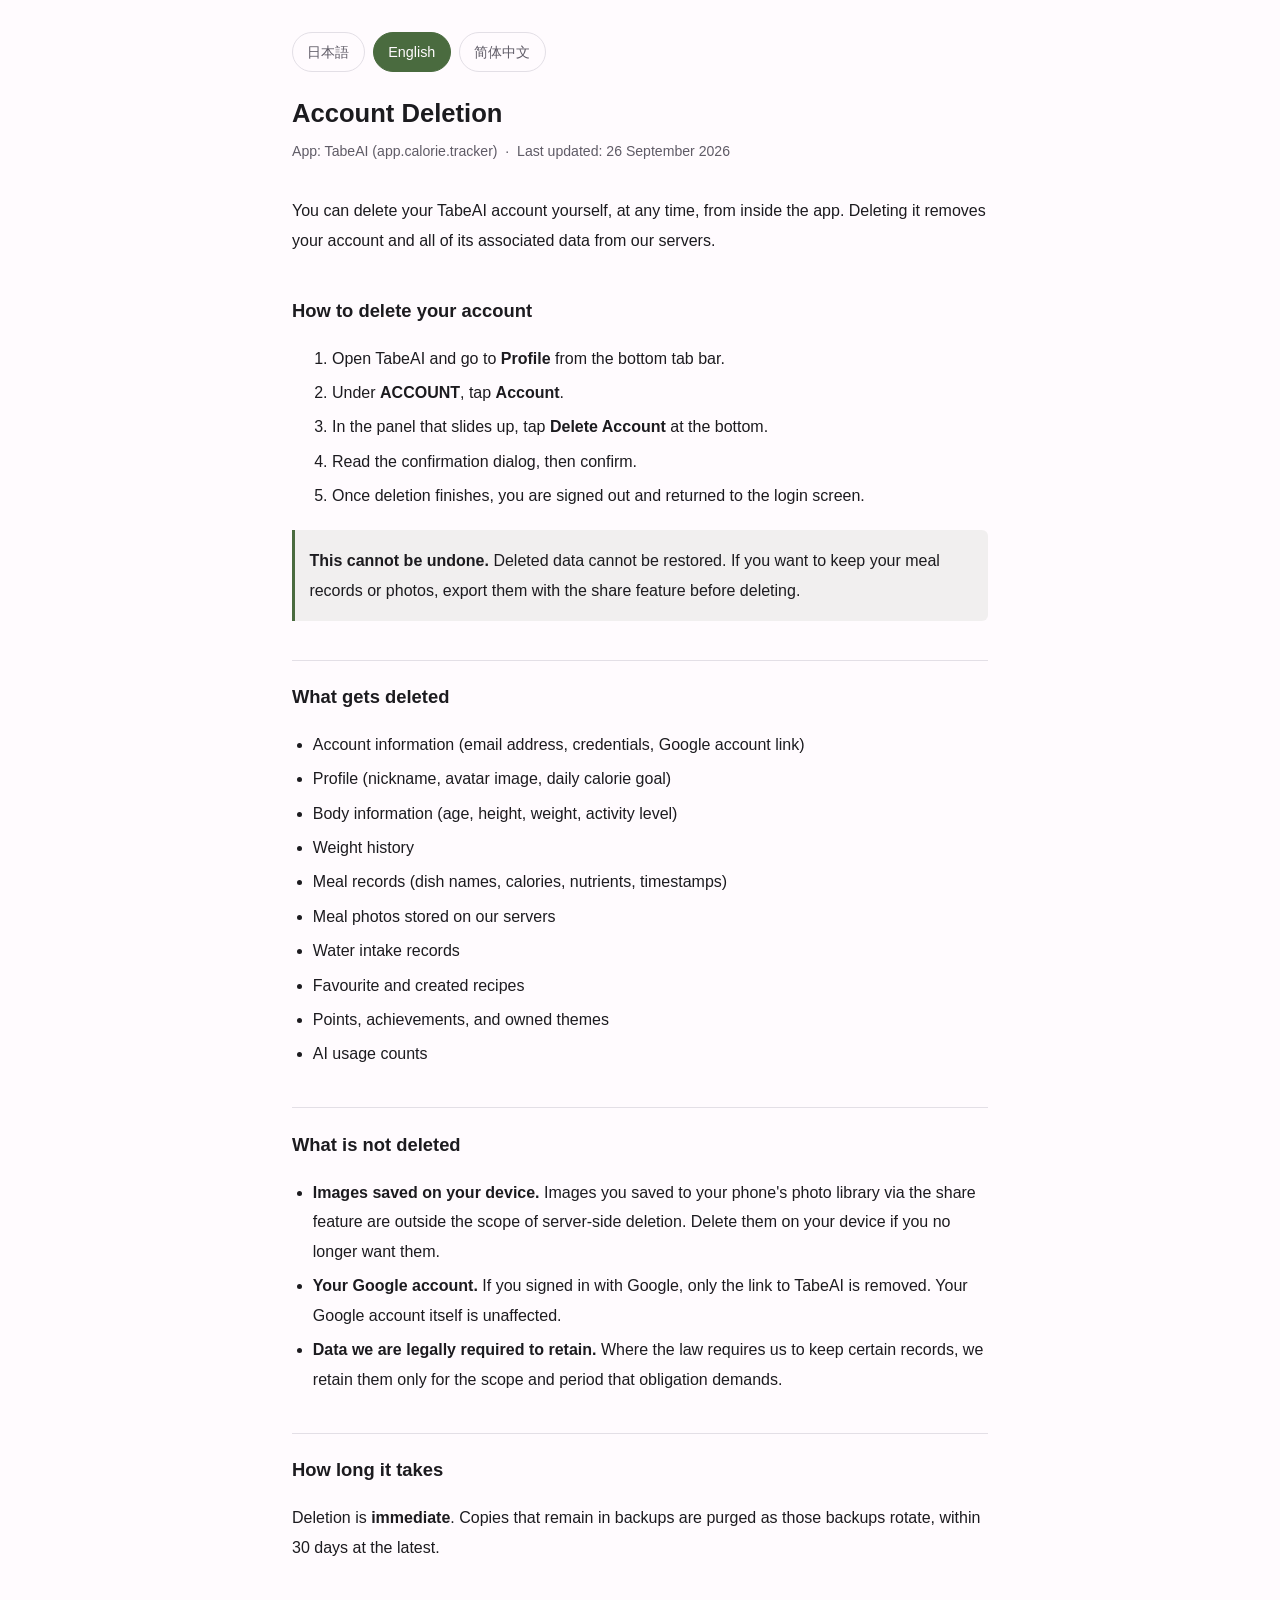
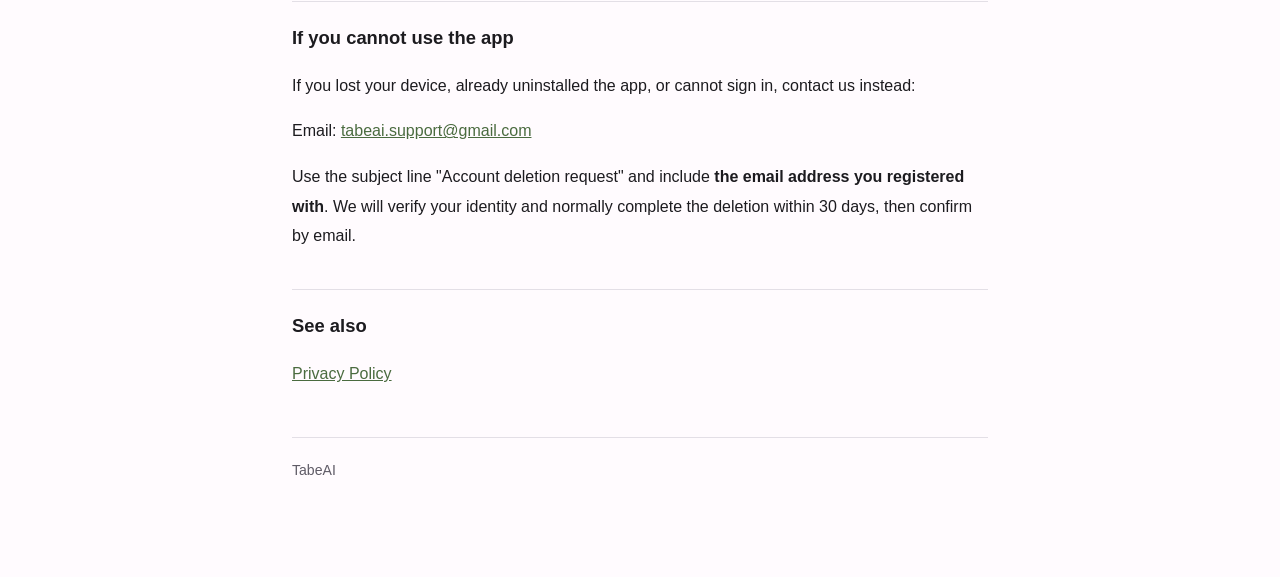
==== delete-account.html @ 8de705ff "TabeAI legal pages" ====
<!DOCTYPE html>
<html lang="ja">
<head>
<meta charset="utf-8">
<meta name="viewport" content="width=device-width, initial-scale=1">
<title>アカウント削除について | TabeAI</title>
<meta name="description" content="TabeAI アカウントの削除方法と、削除されるデータの範囲。">
<link rel="stylesheet" href="style.css">
</head>
<body>

<div class="langbar" role="tablist" aria-label="Language">
  <button role="tab" data-lang="ja" aria-selected="true">日本語</button>
  <button role="tab" data-lang="en" aria-selected="false">English</button>
  <button role="tab" data-lang="zh" aria-selected="false">简体中文</button>
</div>

<!-- 日本語 -->
<section class="lang active" id="ja" lang="ja">
<h1>アカウント削除について</h1>
<p class="updated">対象アプリ：TabeAI（app.calorie.tracker）／ 最終更新日：2026年9月26日</p>

<p>TabeAI のアカウントは、アプリ内でいつでもご自身で削除できます。削除すると、アカウントと、それに紐づくすべてのデータがサーバーから消えます。</p>

<h2>削除の手順</h2>
<ol>
<li>TabeAI を開き、画面下部のタブから<strong>「マイページ」</strong>を開きます。</li>
<li>「アカウント」の項目にある<strong>「アカウント設定」</strong>を選びます。</li>
<li>下から出てくるパネルの一番下にある<strong>「アカウントを削除」</strong>を選びます。</li>
<li>確認のダイアログが出ます。内容を読んだうえで、削除を実行してください。</li>
<li>削除が完了すると、自動的にログアウトし、ログイン画面に戻ります。</li>
</ol>

<div class="note">
<p><strong>この操作は取り消せません。</strong>削除したデータを復元することはできません。食事の記録や写真を残しておきたい場合は、削除する前に共有機能で書き出しておいてください。</p>
</div>

<h2>削除されるデータ</h2>
<p>アカウントを削除すると、次のデータがすべて削除されます。</p>
<ul>
<li>アカウント情報（メールアドレス、認証情報、Google アカウントとの連携）</li>
<li>プロフィール（ニックネーム、アバター画像、1日の目標カロリー）</li>
<li>身体に関する情報（年齢、身長、体重、活動レベル）</li>
<li>体重の記録履歴</li>
<li>食事の記録（料理名、カロリー、栄養素、記録日時）</li>
<li>サーバーに保存された食事の写真</li>
<li>水分摂取の記録</li>
<li>お気に入りのレシピ、および作成したレシピ</li>
<li>獲得したポイント・実績・テーマの所有情報</li>
<li>AI 解析の利用回数の記録</li>
</ul>

<h2>削除されないもの</h2>
<ul>
<li><strong>端末内に保存した画像。</strong>共有機能でご自身の端末の写真アプリに保存した画像は、サーバー側の削除の対象外です。不要な場合は端末側で削除してください。</li>
<li><strong>Google アカウントそのもの。</strong>Google でログインしていた場合、削除されるのは TabeAI との連携であり、お客様の Google アカウントには影響しません。</li>
<li><strong>法令上の保存義務があるデータ。</strong>法令により保存が義務づけられている記録がある場合、その義務の範囲・期間に限って保持することがあります。</li>
</ul>

<h2>削除されるまでの時間</h2>
<p>削除は<strong>即時</strong>に実行されます。バックアップに残る複製は、バックアップの世代交代にともない、遅くとも30日以内に消去されます。</p>

<h2>アプリを使わずに削除したい場合</h2>
<p>端末を紛失した、アプリをすでにアンインストールした、ログインできないなどの理由でアプリ内から操作できない場合は、下記までご連絡ください。</p>
<p>メールアドレス：<a href="mailto:tabeai.support@gmail.com">tabeai.support@gmail.com</a></p>
<p>件名を「アカウント削除希望」とし、<strong>登録に使用したメールアドレス</strong>を本文にご記入ください。ご本人であることを確認のうえ、原則として30日以内に削除し、完了をご連絡します。</p>

<h2>関連</h2>
<p><a href="privacy-policy.html">プライバシーポリシー</a></p>
</section>

<!-- English -->
<section class="lang" id="en" lang="en">
<h1>Account Deletion</h1>
<p class="updated">App: TabeAI (app.calorie.tracker) &nbsp;·&nbsp; Last updated: 26 September 2026</p>

<p>You can delete your TabeAI account yourself, at any time, from inside the app. Deleting it removes your account and all of its associated data from our servers.</p>

<h2>How to delete your account</h2>
<ol>
<li>Open TabeAI and go to <strong>Profile</strong> from the bottom tab bar.</li>
<li>Under <strong>ACCOUNT</strong>, tap <strong>Account</strong>.</li>
<li>In the panel that slides up, tap <strong>Delete Account</strong> at the bottom.</li>
<li>Read the confirmation dialog, then confirm.</li>
<li>Once deletion finishes, you are signed out and returned to the login screen.</li>
</ol>

<div class="note">
<p><strong>This cannot be undone.</strong> Deleted data cannot be restored. If you want to keep your meal records or photos, export them with the share feature before deleting.</p>
</div>

<h2>What gets deleted</h2>
<ul>
<li>Account information (email address, credentials, Google account link)</li>
<li>Profile (nickname, avatar image, daily calorie goal)</li>
<li>Body information (age, height, weight, activity level)</li>
<li>Weight history</li>
<li>Meal records (dish names, calories, nutrients, timestamps)</li>
<li>Meal photos stored on our servers</li>
<li>Water intake records</li>
<li>Favourite and created recipes</li>
<li>Points, achievements, and owned themes</li>
<li>AI usage counts</li>
</ul>

<h2>What is not deleted</h2>
<ul>
<li><strong>Images saved on your device.</strong> Images you saved to your phone's photo library via the share feature are outside the scope of server-side deletion. Delete them on your device if you no longer want them.</li>
<li><strong>Your Google account.</strong> If you signed in with Google, only the link to TabeAI is removed. Your Google account itself is unaffected.</li>
<li><strong>Data we are legally required to retain.</strong> Where the law requires us to keep certain records, we retain them only for the scope and period that obligation demands.</li>
</ul>

<h2>How long it takes</h2>
<p>Deletion is <strong>immediate</strong>. Copies that remain in backups are purged as those backups rotate, within 30 days at the latest.</p>

<h2>If you cannot use the app</h2>
<p>If you lost your device, already uninstalled the app, or cannot sign in, contact us instead:</p>
<p>Email: <a href="mailto:tabeai.support@gmail.com">tabeai.support@gmail.com</a></p>
<p>Use the subject line "Account deletion request" and include <strong>the email address you registered with</strong>. We will verify your identity and normally complete the deletion within 30 days, then confirm by email.</p>

<h2>See also</h2>
<p><a href="privacy-policy.html">Privacy Policy</a></p>
</section>

<!-- 简体中文 -->
<section class="lang" id="zh" lang="zh-Hans">
<h1>账号删除说明</h1>
<p class="updated">适用应用：TabeAI（app.calorie.tracker）&nbsp;·&nbsp; 最后更新：2026年9月26日</p>

<p>您可以随时在 TabeAI 应用内自行删除账号。删除后，您的账号及其关联的所有数据都会从我们的服务器中移除。</p>

<h2>删除步骤</h2>
<ol>
<li>打开 TabeAI，从底部标签栏进入<strong>"我的"</strong>。</li>
<li>在<strong>"账户"</strong>分组中选择<strong>"账号设置"</strong>。</li>
<li>在从下方弹出的面板底部，选择<strong>"删除账号"</strong>。</li>
<li>阅读确认对话框的内容后，确认执行。</li>
<li>删除完成后会自动退出登录，返回登录界面。</li>
</ol>

<div class="note">
<p><strong>此操作不可撤销。</strong>已删除的数据无法恢复。如果您希望保留饮食记录或照片，请在删除前通过分享功能导出。</p>
</div>

<h2>会被删除的数据</h2>
<ul>
<li>账号信息（邮箱地址、认证凭据、与 Google 账号的关联）</li>
<li>个人资料（昵称、头像、每日卡路里目标）</li>
<li>身体信息（年龄、身高、体重、活动量等级）</li>
<li>体重记录历史</li>
<li>饮食记录（菜品名称、卡路里、营养素、记录时间）</li>
<li>保存在服务器上的饮食照片</li>
<li>饮水记录</li>
<li>收藏的食谱及您创建的食谱</li>
<li>已获得的积分、成就和主题持有信息</li>
<li>AI 分析的使用次数记录</li>
</ul>

<h2>不会被删除的内容</h2>
<ul>
<li><strong>保存在您设备上的图片。</strong>通过分享功能保存到手机相册的图片不在服务器端删除范围内。如不需要，请在设备上自行删除。</li>
<li><strong>您的 Google 账号本身。</strong>如果您使用 Google 登录，删除的只是与 TabeAI 的关联，不会影响您的 Google 账号。</li>
<li><strong>法律要求保存的数据。</strong>如法律要求保留某些记录，我们仅在该义务所要求的范围和期限内保留。</li>
</ul>

<h2>删除所需时间</h2>
<p>删除<strong>立即</strong>执行。备份中残留的副本会随备份轮替而清除，最迟不超过 30 天。</p>

<h2>无法使用应用时</h2>
<p>如因设备丢失、已卸载应用或无法登录等原因无法在应用内操作，请通过以下方式联系我们：</p>
<p>电子邮箱：<a href="mailto:tabeai.support@gmail.com">tabeai.support@gmail.com</a></p>
<p>请将邮件主题写为"申请删除账号"，并在正文中注明<strong>注册时使用的邮箱地址</strong>。我们将在核实您的身份后，原则上于 30 天内完成删除，并邮件告知结果。</p>

<h2>相关页面</h2>
<p><a href="privacy-policy.html">隐私政策</a></p>
</section>

<p class="foot">TabeAI</p>

<script>
// JS が動く環境でだけ言語を絞る。動かなければ全言語がそのまま出る。
document.body.classList.add('js');
var buttons = document.querySelectorAll('.langbar button');
var sections = document.querySelectorAll('.lang');
function pick(code) {
  sections.forEach(function (s) { s.classList.toggle('active', s.id === code); });
  buttons.forEach(function (b) { b.setAttribute('aria-selected', String(b.dataset.lang === code)); });
  document.documentElement.lang = code === 'zh' ? 'zh-Hans' : code;
  try { localStorage.setItem('tabeai-legal-lang', code); } catch (e) {}
}
buttons.forEach(function (b) {
  b.addEventListener('click', function () { pick(b.dataset.lang); });
});
// 前回の選択 → 端末の言語 → 日本語、の順に決める。
var saved = null;
try { saved = localStorage.getItem('tabeai-legal-lang'); } catch (e) {}
var nav = (navigator.language || 'ja').toLowerCase();
var guess = nav.indexOf('zh') === 0 ? 'zh' : nav.indexOf('en') === 0 ? 'en' : 'ja';
pick(saved || guess);
</script>
</body>
</html>
---- style.css ----
/* 三言語の法務ページで共有するスタイル。素朴に保つ ——
   Play の審査でも、古い端末のブラウザでも確実に読めることが最優先。 */
:root {
  --fg: #1c1b1f;
  --fg-muted: #5f5b66;
  --bg: #fffbfe;
  --accent: #4a6b3f;
  --line: #e3dfe6;
}
@media (prefers-color-scheme: dark) {
  :root { --fg:#e6e1e5; --fg-muted:#c9c4cf; --bg:#141218; --accent:#a3c98f; --line:#332f38; }
}
* { box-sizing: border-box; }
body {
  margin: 0 auto; padding: 2rem 1.25rem 5rem; max-width: 46rem;
  font-family: -apple-system, "Hiragino Sans", "Noto Sans JP", "Noto Sans SC", sans-serif;
  line-height: 1.85; color: var(--fg); background: var(--bg);
  font-size: 16px; overflow-wrap: break-word;
}
h1 { font-size: 1.6rem; line-height: 1.4; margin: 0 0 .4rem; }
h2 { font-size: 1.15rem; margin: 2.4rem 0 .6rem; padding-top: 1.2rem; border-top: 1px solid var(--line); }
h2:first-of-type { border-top: 0; padding-top: 0; }
h3 { font-size: 1rem; margin: 1.4rem 0 .4rem; color: var(--accent); }
p, li { color: var(--fg); }
ul { padding-left: 1.3rem; }
li { margin: .3rem 0; }
a { color: var(--accent); }
table { border-collapse: collapse; width: 100%; margin: .8rem 0; font-size: .92rem; }
th, td { border: 1px solid var(--line); padding: .5rem .6rem; text-align: left; vertical-align: top; }
th { background: color-mix(in srgb, var(--accent) 12%, transparent); font-weight: 600; }
.updated { color: var(--fg-muted); font-size: .88rem; margin: 0 0 2rem; }
.note {
  border-left: 3px solid var(--accent); padding: .7rem .9rem; margin: 1.2rem 0;
  background: color-mix(in srgb, var(--accent) 8%, transparent); border-radius: 0 6px 6px 0;
}
.note p { margin: .3rem 0; }
/* 言語切り替え。JS が動かない環境では全言語をそのまま出す —— 法務ページは
   読めないより長いほうがまし。JS が動いたときだけ body に .js が付き、
   非表示の規則が有効になる。 */
.langbar { display: flex; gap: .5rem; margin-bottom: 1.5rem; flex-wrap: wrap; }
.langbar button {
  font: inherit; font-size: .9rem; padding: .35rem .9rem; cursor: pointer;
  border: 1px solid var(--line); border-radius: 999px;
  background: transparent; color: var(--fg-muted);
}
.langbar button[aria-selected="true"] { background: var(--accent); color: var(--bg); border-color: var(--accent); }
body:not(.js) .langbar { display: none; }
body.js .lang:not(.active) { display: none; }
.foot { margin-top: 3rem; padding-top: 1.2rem; border-top: 1px solid var(--line); font-size: .88rem; color: var(--fg-muted); }
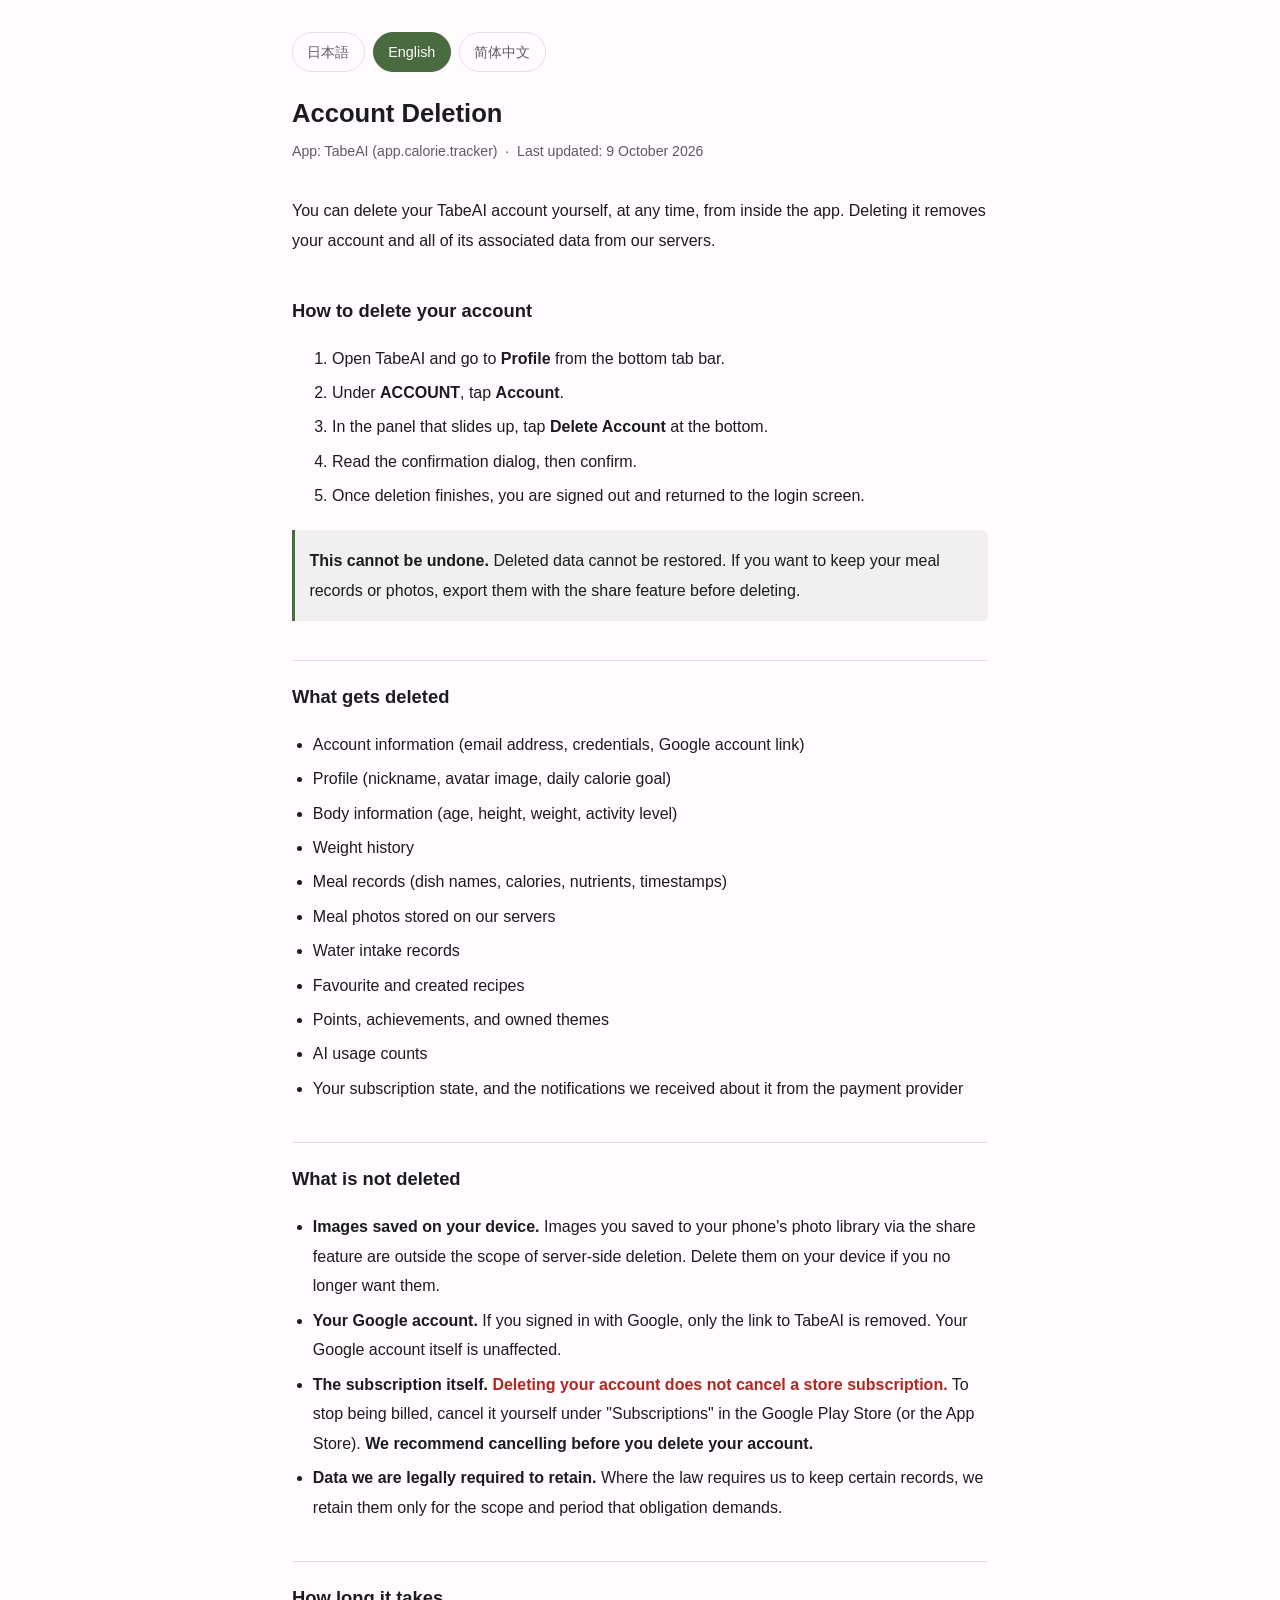
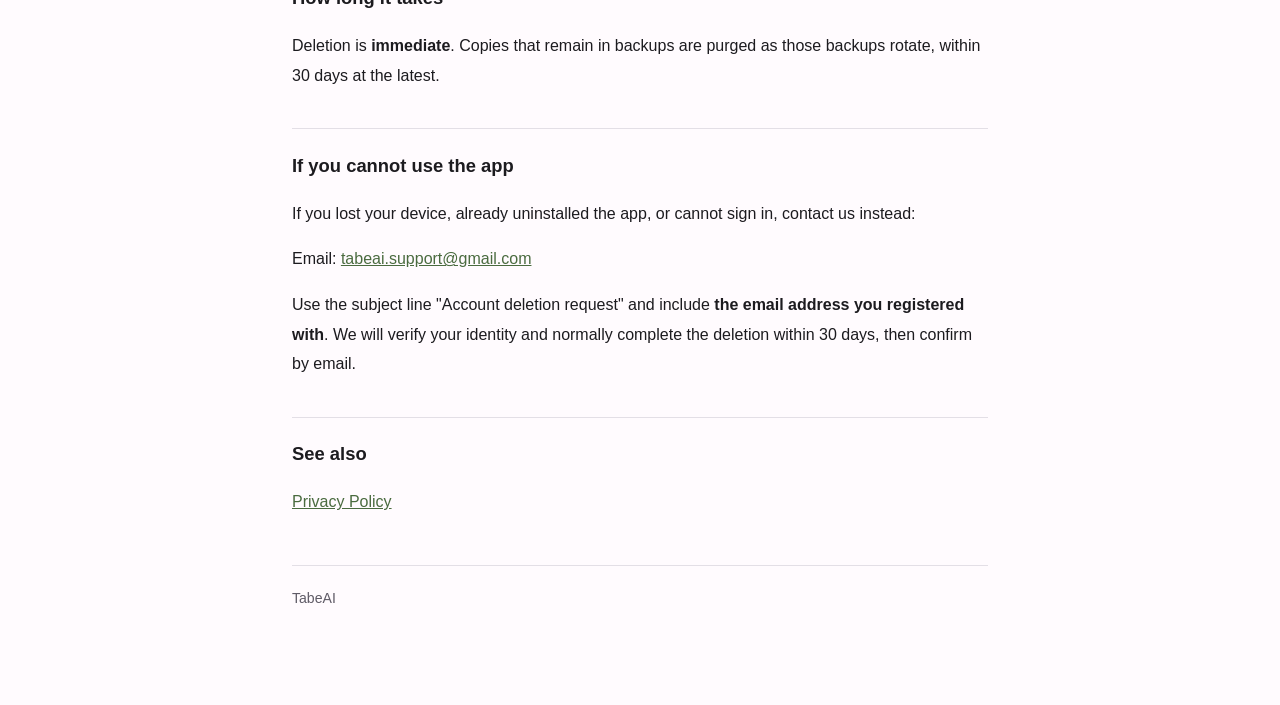
==== commit 64052512: "Cover subscriptions: RevenueCat as a processor, and a warning that deleting an account does not canc" ====
--- a/delete-account.html
+++ b/delete-account.html
@@ -18,7 +18,7 @@
 <!-- 日本語 -->
 <section class="lang active" id="ja" lang="ja">
 <h1>アカウント削除について</h1>
-<p class="updated">対象アプリ：TabeAI（app.calorie.tracker）／ 最終更新日：2026年9月26日</p>
+<p class="updated">対象アプリ：TabeAI（app.calorie.tracker）／ 最終更新日：2026年10月9日</p>
 
 <p>TabeAI のアカウントは、アプリ内でいつでもご自身で削除できます。削除すると、アカウントと、それに紐づくすべてのデータがサーバーから消えます。</p>
 
@@ -48,12 +48,14 @@
 <li>お気に入りのレシピ、および作成したレシピ</li>
 <li>獲得したポイント・実績・テーマの所有情報</li>
 <li>AI 解析の利用回数の記録</li>
+<li>有料プランの契約状態の記録、および決済事業者から受け取った通知の記録</li>
 </ul>
 
 <h2>削除されないもの</h2>
 <ul>
 <li><strong>端末内に保存した画像。</strong>共有機能でご自身の端末の写真アプリに保存した画像は、サーバー側の削除の対象外です。不要な場合は端末側で削除してください。</li>
 <li><strong>Google アカウントそのもの。</strong>Google でログインしていた場合、削除されるのは TabeAI との連携であり、お客様の Google アカウントには影響しません。</li>
+<li><strong>有料プランの契約そのもの。</strong><span style="color:#B3261E"><strong>アカウントを削除しても、ストアの定期購入は自動では解約されません。</strong></span>課金を止めるには、Google Play ストア（または App Store）の「定期購入」から、ご自身で解約してください。<strong>先に解約してからアカウントを削除することをおすすめします。</strong></li>
 <li><strong>法令上の保存義務があるデータ。</strong>法令により保存が義務づけられている記録がある場合、その義務の範囲・期間に限って保持することがあります。</li>
 </ul>
 
@@ -72,7 +74,7 @@
 <!-- English -->
 <section class="lang" id="en" lang="en">
 <h1>Account Deletion</h1>
-<p class="updated">App: TabeAI (app.calorie.tracker) &nbsp;·&nbsp; Last updated: 26 September 2026</p>
+<p class="updated">App: TabeAI (app.calorie.tracker) &nbsp;·&nbsp; Last updated: 9 October 2026</p>
 
 <p>You can delete your TabeAI account yourself, at any time, from inside the app. Deleting it removes your account and all of its associated data from our servers.</p>
 
@@ -101,12 +103,14 @@
 <li>Favourite and created recipes</li>
 <li>Points, achievements, and owned themes</li>
 <li>AI usage counts</li>
+<li>Your subscription state, and the notifications we received about it from the payment provider</li>
 </ul>
 
 <h2>What is not deleted</h2>
 <ul>
 <li><strong>Images saved on your device.</strong> Images you saved to your phone's photo library via the share feature are outside the scope of server-side deletion. Delete them on your device if you no longer want them.</li>
 <li><strong>Your Google account.</strong> If you signed in with Google, only the link to TabeAI is removed. Your Google account itself is unaffected.</li>
+<li><strong>The subscription itself.</strong> <span style="color:#B3261E"><strong>Deleting your account does not cancel a store subscription.</strong></span> To stop being billed, cancel it yourself under "Subscriptions" in the Google Play Store (or the App Store). <strong>We recommend cancelling before you delete your account.</strong></li>
 <li><strong>Data we are legally required to retain.</strong> Where the law requires us to keep certain records, we retain them only for the scope and period that obligation demands.</li>
 </ul>
 
@@ -125,7 +129,7 @@
 <!-- 简体中文 -->
 <section class="lang" id="zh" lang="zh-Hans">
 <h1>账号删除说明</h1>
-<p class="updated">适用应用：TabeAI（app.calorie.tracker）&nbsp;·&nbsp; 最后更新：2026年9月26日</p>
+<p class="updated">适用应用：TabeAI（app.calorie.tracker）&nbsp;·&nbsp; 最后更新：2026年10月9日</p>
 
 <p>您可以随时在 TabeAI 应用内自行删除账号。删除后，您的账号及其关联的所有数据都会从我们的服务器中移除。</p>
 
@@ -154,12 +158,14 @@
 <li>收藏的食谱及您创建的食谱</li>
 <li>已获得的积分、成就和主题持有信息</li>
 <li>AI 分析的使用次数记录</li>
+<li>付费方案的订阅状态记录，以及从支付服务商收到的相关通知记录</li>
 </ul>
 
 <h2>不会被删除的内容</h2>
 <ul>
 <li><strong>保存在您设备上的图片。</strong>通过分享功能保存到手机相册的图片不在服务器端删除范围内。如不需要，请在设备上自行删除。</li>
 <li><strong>您的 Google 账号本身。</strong>如果您使用 Google 登录，删除的只是与 TabeAI 的关联，不会影响您的 Google 账号。</li>
+<li><strong>订阅本身。</strong><span style="color:#B3261E"><strong>删除账号不会自动取消应用商店的订阅。</strong></span>要停止扣费，请您自行在 Google Play 商店（或 App Store）的"订阅"中退订。<strong>建议先退订，再删除账号。</strong></li>
 <li><strong>法律要求保存的数据。</strong>如法律要求保留某些记录，我们仅在该义务所要求的范围和期限内保留。</li>
 </ul>
 
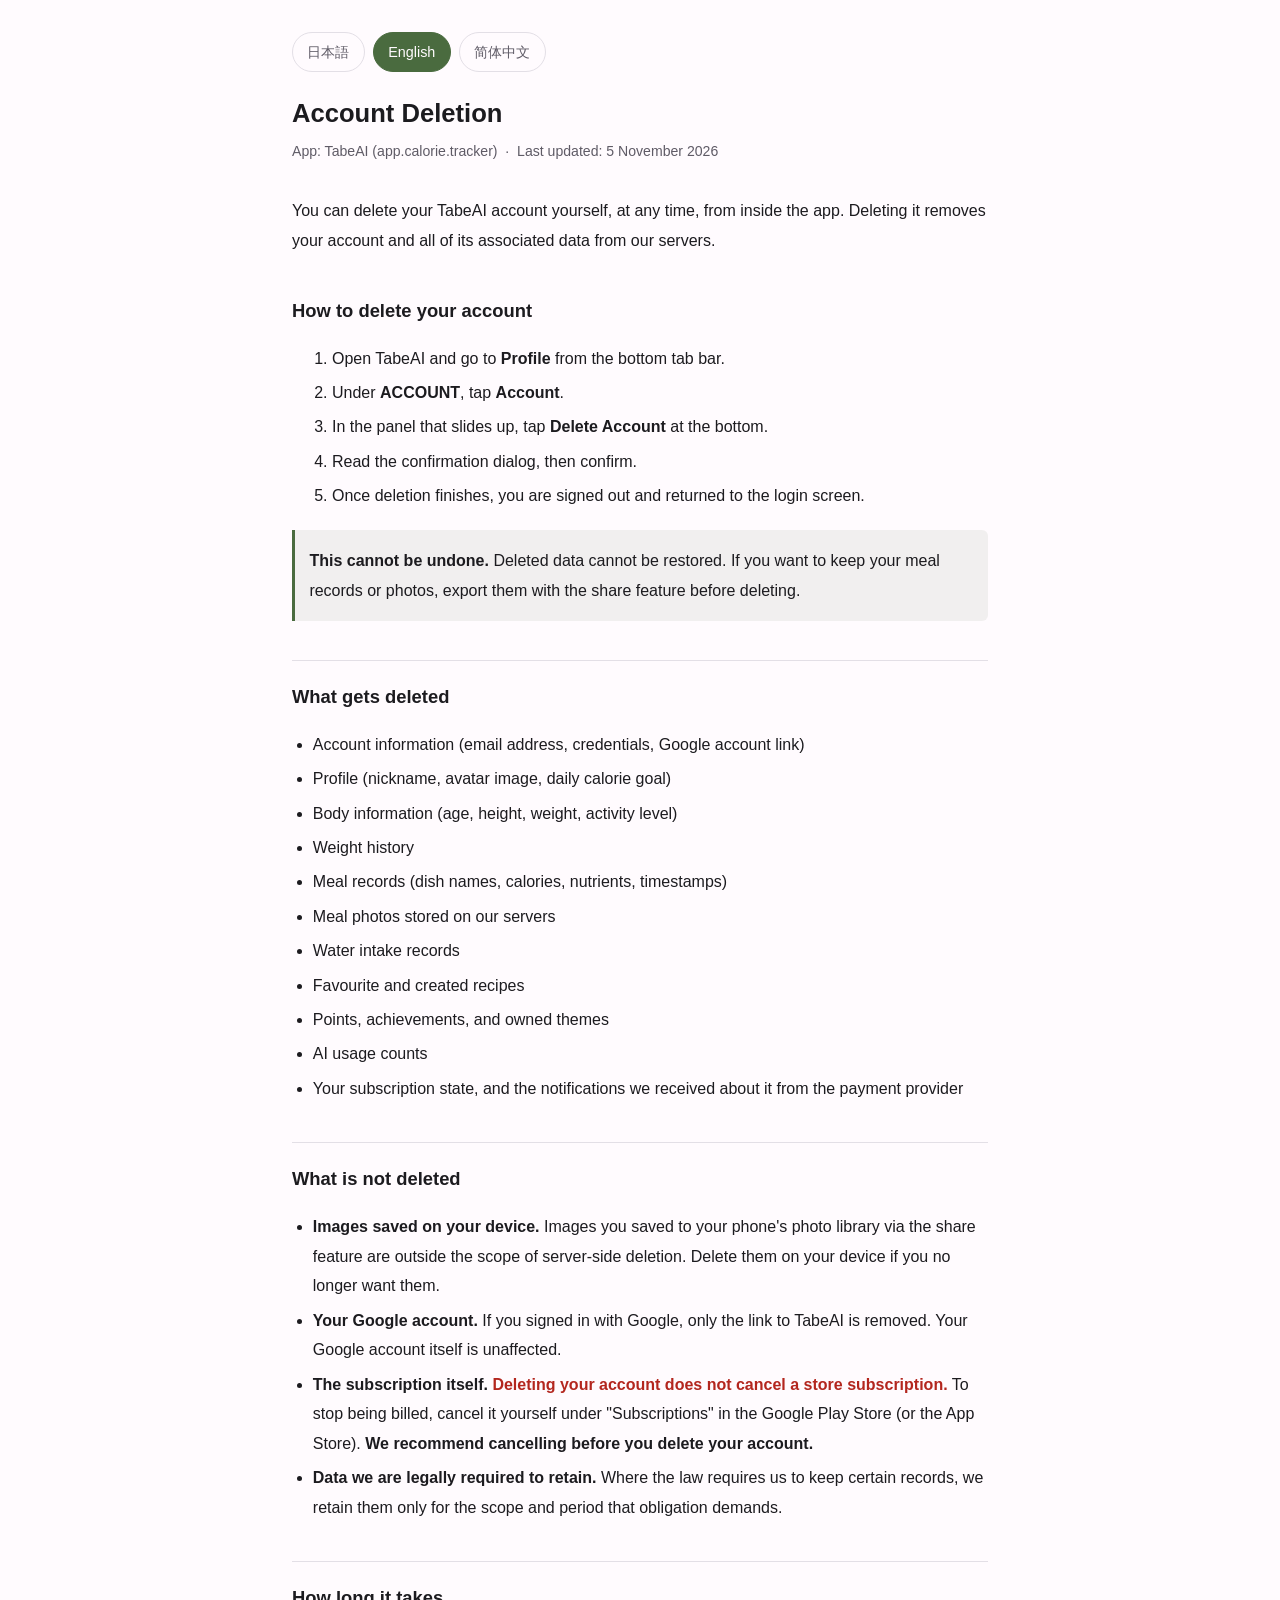
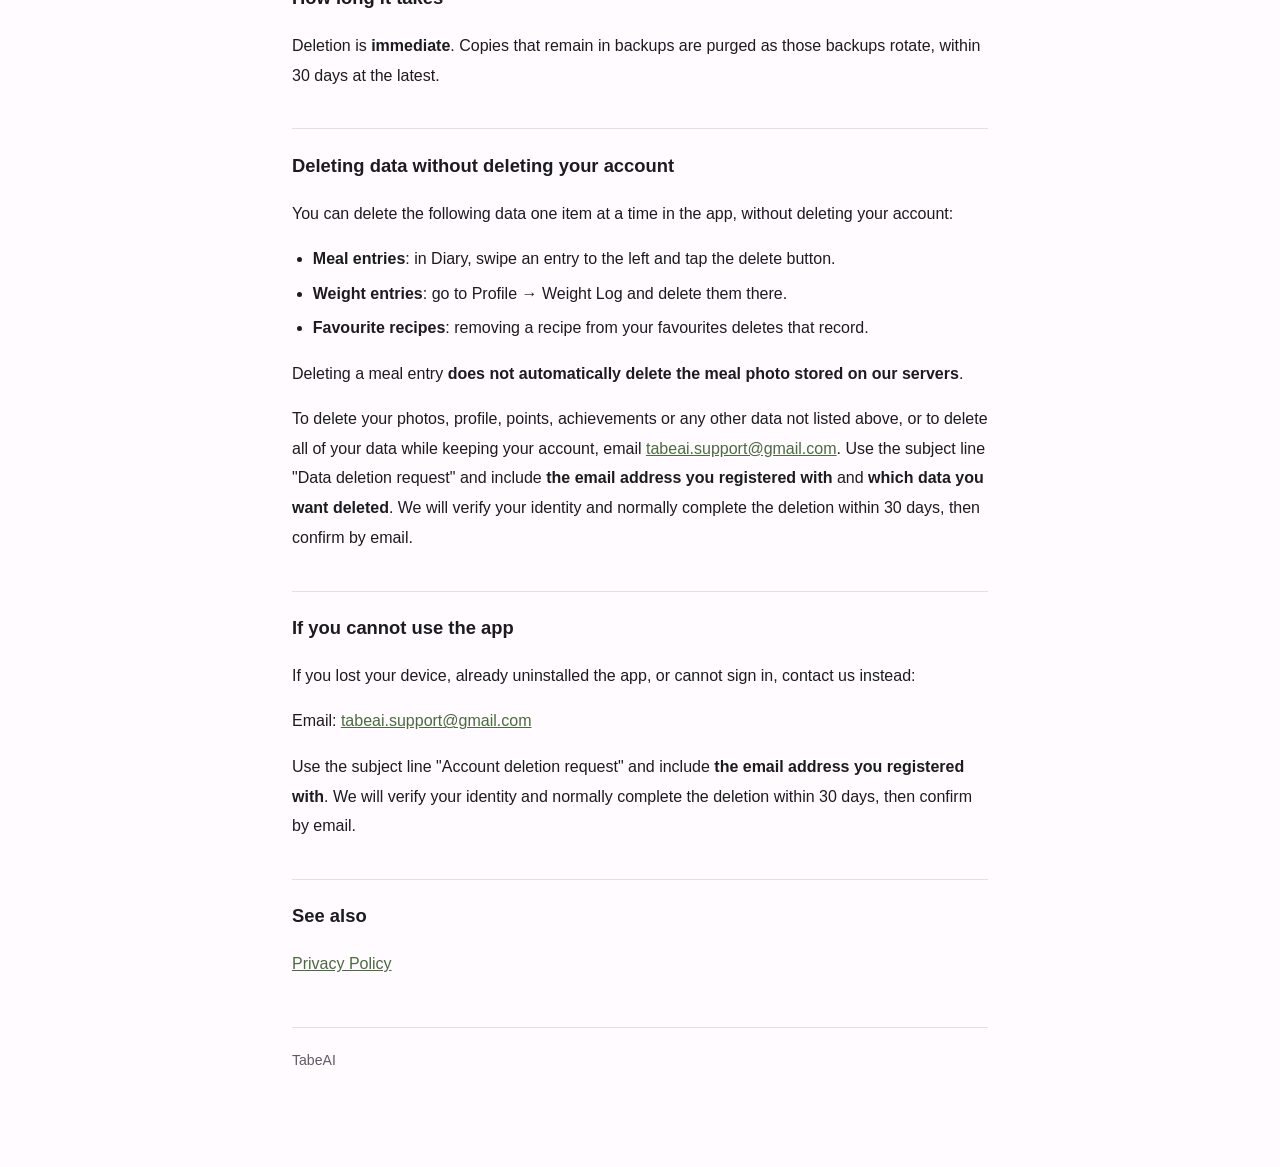
==== commit 8ffe0a59: "Explain how to delete data without deleting the account Lists what can be deleted in the app one ite" ====
--- a/delete-account.html
+++ b/delete-account.html
@@ -18,7 +18,7 @@
 <!-- 日本語 -->
 <section class="lang active" id="ja" lang="ja">
 <h1>アカウント削除について</h1>
-<p class="updated">対象アプリ：TabeAI（app.calorie.tracker）／ 最終更新日：2026年10月9日</p>
+<p class="updated">対象アプリ：TabeAI（app.calorie.tracker）／ 最終更新日：2026年11月5日</p>
 
 <p>TabeAI のアカウントは、アプリ内でいつでもご自身で削除できます。削除すると、アカウントと、それに紐づくすべてのデータがサーバーから消えます。</p>
 
@@ -62,6 +62,16 @@
 <h2>削除されるまでの時間</h2>
 <p>削除は<strong>即時</strong>に実行されます。バックアップに残る複製は、バックアップの世代交代にともない、遅くとも30日以内に消去されます。</p>
 
+<h2 id="keep-account-ja">アカウントを残したままデータを削除する</h2>
+<p>アカウントを削除しなくても、次のデータはアプリ内で 1 件ずつ削除できます。</p>
+<ul>
+<li><strong>食事の記録</strong>：「日記」で記録を左にスワイプし、削除ボタンを押します。</li>
+<li><strong>体重の記録</strong>：「マイページ」→「体重記録」から削除します。</li>
+<li><strong>お気に入りのレシピ</strong>：レシピのお気に入りを外すと、その記録が削除されます。</li>
+</ul>
+<p>食事の記録を削除しても、<strong>サーバーに保存された食事の写真は自動では削除されません</strong>。</p>
+<p>写真、プロフィール、ポイント・実績など上記以外のデータの削除、またはアカウントを残したままのすべてのデータの削除を希望する場合は、<a href="mailto:tabeai.support@gmail.com">tabeai.support@gmail.com</a> までご連絡ください。件名を「データ削除希望」とし、<strong>登録に使用したメールアドレス</strong>と<strong>削除を希望するデータ</strong>を本文にご記入ください。ご本人であることを確認のうえ、原則として30日以内に削除し、完了をご連絡します。</p>
+
 <h2>アプリを使わずに削除したい場合</h2>
 <p>端末を紛失した、アプリをすでにアンインストールした、ログインできないなどの理由でアプリ内から操作できない場合は、下記までご連絡ください。</p>
 <p>メールアドレス：<a href="mailto:tabeai.support@gmail.com">tabeai.support@gmail.com</a></p>
@@ -74,7 +84,7 @@
 <!-- English -->
 <section class="lang" id="en" lang="en">
 <h1>Account Deletion</h1>
-<p class="updated">App: TabeAI (app.calorie.tracker) &nbsp;·&nbsp; Last updated: 9 October 2026</p>
+<p class="updated">App: TabeAI (app.calorie.tracker) &nbsp;·&nbsp; Last updated: 5 November 2026</p>
 
 <p>You can delete your TabeAI account yourself, at any time, from inside the app. Deleting it removes your account and all of its associated data from our servers.</p>
 
@@ -117,6 +127,16 @@
 <h2>How long it takes</h2>
 <p>Deletion is <strong>immediate</strong>. Copies that remain in backups are purged as those backups rotate, within 30 days at the latest.</p>
 
+<h2 id="keep-account-en">Deleting data without deleting your account</h2>
+<p>You can delete the following data one item at a time in the app, without deleting your account:</p>
+<ul>
+<li><strong>Meal entries</strong>: in Diary, swipe an entry to the left and tap the delete button.</li>
+<li><strong>Weight entries</strong>: go to Profile → Weight Log and delete them there.</li>
+<li><strong>Favourite recipes</strong>: removing a recipe from your favourites deletes that record.</li>
+</ul>
+<p>Deleting a meal entry <strong>does not automatically delete the meal photo stored on our servers</strong>.</p>
+<p>To delete your photos, profile, points, achievements or any other data not listed above, or to delete all of your data while keeping your account, email <a href="mailto:tabeai.support@gmail.com">tabeai.support@gmail.com</a>. Use the subject line "Data deletion request" and include <strong>the email address you registered with</strong> and <strong>which data you want deleted</strong>. We will verify your identity and normally complete the deletion within 30 days, then confirm by email.</p>
+
 <h2>If you cannot use the app</h2>
 <p>If you lost your device, already uninstalled the app, or cannot sign in, contact us instead:</p>
 <p>Email: <a href="mailto:tabeai.support@gmail.com">tabeai.support@gmail.com</a></p>
@@ -129,7 +149,7 @@
 <!-- 简体中文 -->
 <section class="lang" id="zh" lang="zh-Hans">
 <h1>账号删除说明</h1>
-<p class="updated">适用应用：TabeAI（app.calorie.tracker）&nbsp;·&nbsp; 最后更新：2026年10月9日</p>
+<p class="updated">适用应用：TabeAI（app.calorie.tracker）&nbsp;·&nbsp; 最后更新：2026年11月5日</p>
 
 <p>您可以随时在 TabeAI 应用内自行删除账号。删除后，您的账号及其关联的所有数据都会从我们的服务器中移除。</p>
 
@@ -171,6 +191,16 @@
 
 <h2>删除所需时间</h2>
 <p>删除<strong>立即</strong>执行。备份中残留的副本会随备份轮替而清除，最迟不超过 30 天。</p>
+
+<h2 id="keep-account-zh">保留账号、只删除数据</h2>
+<p>不删除账号，也可以在应用内逐条删除以下数据：</p>
+<ul>
+<li><strong>饮食记录</strong>：在「日记」中将记录向左滑动，点删除按钮。</li>
+<li><strong>体重记录</strong>：在「我的」→「体重记录」中删除。</li>
+<li><strong>收藏的食谱</strong>：取消收藏后，该收藏记录即被删除。</li>
+</ul>
+<p>删除饮食记录时，<strong>保存在服务器上的饮食照片不会自动删除</strong>。</p>
+<p>如需删除照片、个人资料、积分与成就等上述以外的数据，或希望保留账号但删除全部数据，请发送邮件至 <a href="mailto:tabeai.support@gmail.com">tabeai.support@gmail.com</a>。请将邮件主题写为"申请删除数据"，并在正文中注明<strong>注册时使用的邮箱地址</strong>和<strong>希望删除的数据</strong>。我们将在核实您的身份后，原则上于 30 天内完成删除，并邮件告知结果。</p>
 
 <h2>无法使用应用时</h2>
 <p>如因设备丢失、已卸载应用或无法登录等原因无法在应用内操作，请通过以下方式联系我们：</p>
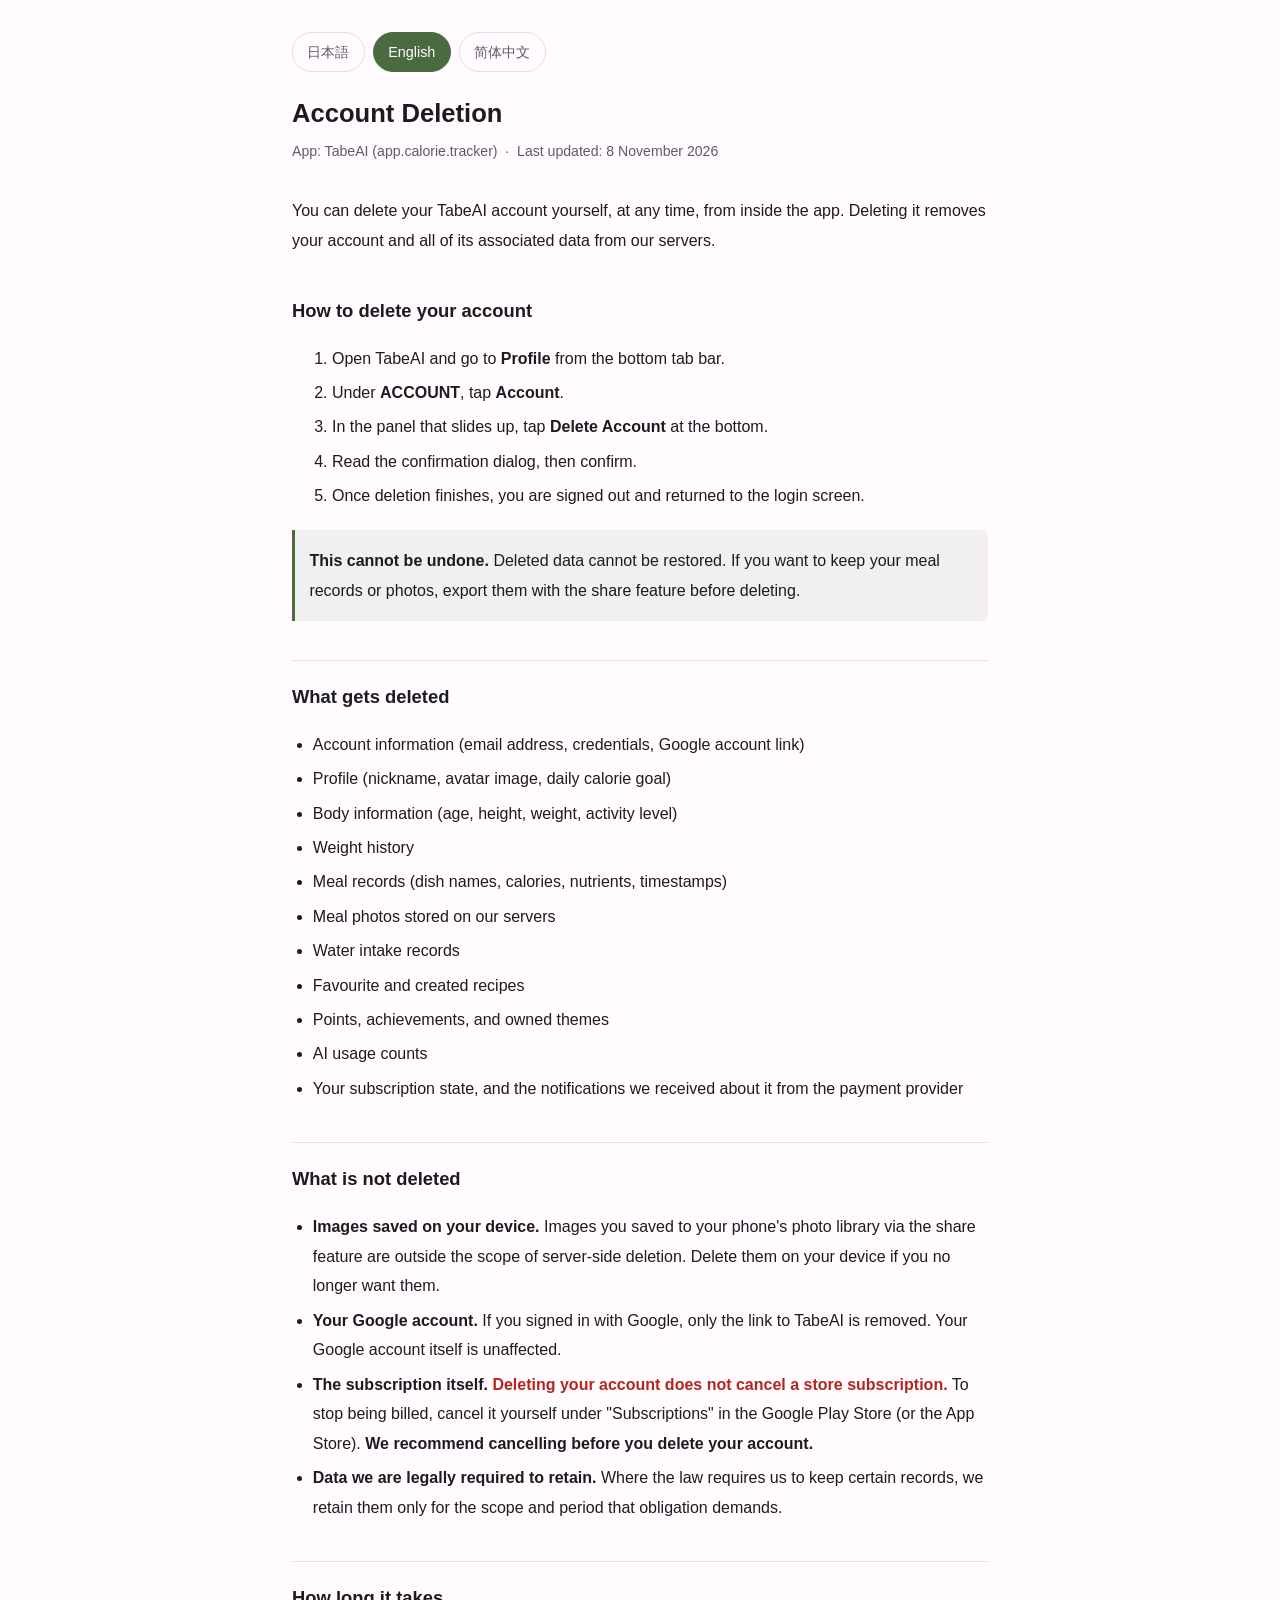
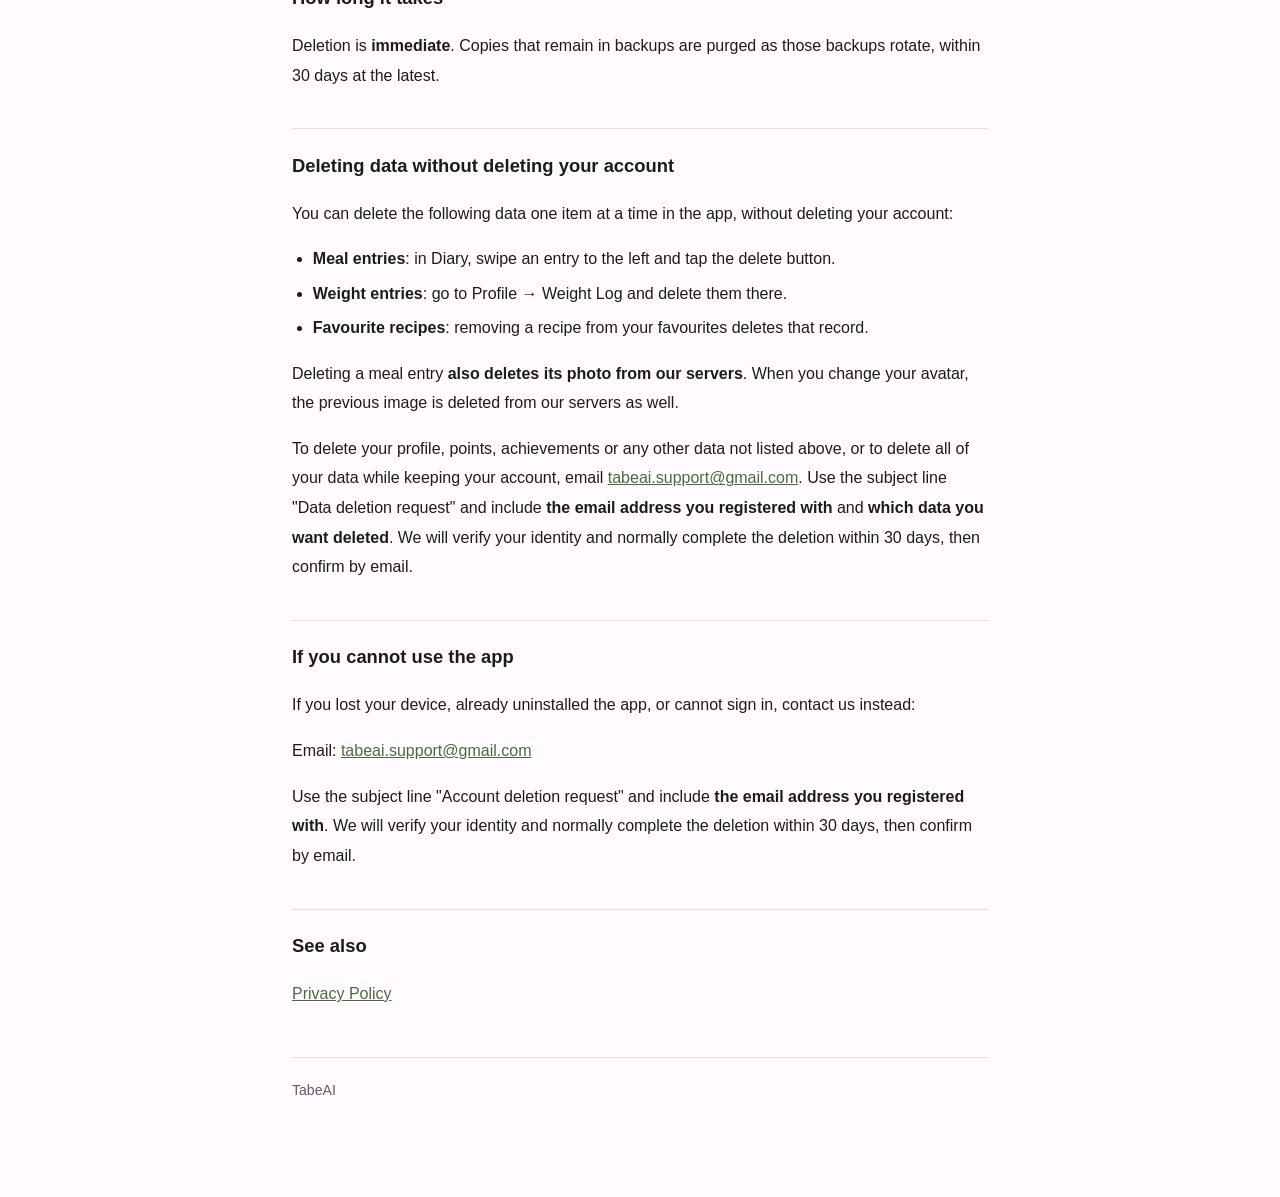
==== commit 17cc44be: "Say that photos are deleted with their meal and when the avatar changes Deleting a meal entry now de" ====
--- a/delete-account.html
+++ b/delete-account.html
@@ -18,7 +18,7 @@
 <!-- 日本語 -->
 <section class="lang active" id="ja" lang="ja">
 <h1>アカウント削除について</h1>
-<p class="updated">対象アプリ：TabeAI（app.calorie.tracker）／ 最終更新日：2026年11月5日</p>
+<p class="updated">対象アプリ：TabeAI（app.calorie.tracker）／ 最終更新日：2026年11月8日</p>
 
 <p>TabeAI のアカウントは、アプリ内でいつでもご自身で削除できます。削除すると、アカウントと、それに紐づくすべてのデータがサーバーから消えます。</p>
 
@@ -69,8 +69,8 @@
 <li><strong>体重の記録</strong>：「マイページ」→「体重記録」から削除します。</li>
 <li><strong>お気に入りのレシピ</strong>：レシピのお気に入りを外すと、その記録が削除されます。</li>
 </ul>
-<p>食事の記録を削除しても、<strong>サーバーに保存された食事の写真は自動では削除されません</strong>。</p>
-<p>写真、プロフィール、ポイント・実績など上記以外のデータの削除、またはアカウントを残したままのすべてのデータの削除を希望する場合は、<a href="mailto:tabeai.support@gmail.com">tabeai.support@gmail.com</a> までご連絡ください。件名を「データ削除希望」とし、<strong>登録に使用したメールアドレス</strong>と<strong>削除を希望するデータ</strong>を本文にご記入ください。ご本人であることを確認のうえ、原則として30日以内に削除し、完了をご連絡します。</p>
+<p>食事の記録を削除すると、<strong>サーバーに保存されたその記録の写真も一緒に削除されます</strong>。アバター画像を変更したときも、以前の画像はサーバーから削除されます。</p>
+<p>プロフィール、ポイント・実績など上記以外のデータの削除、またはアカウントを残したままのすべてのデータの削除を希望する場合は、<a href="mailto:tabeai.support@gmail.com">tabeai.support@gmail.com</a> までご連絡ください。件名を「データ削除希望」とし、<strong>登録に使用したメールアドレス</strong>と<strong>削除を希望するデータ</strong>を本文にご記入ください。ご本人であることを確認のうえ、原則として30日以内に削除し、完了をご連絡します。</p>
 
 <h2>アプリを使わずに削除したい場合</h2>
 <p>端末を紛失した、アプリをすでにアンインストールした、ログインできないなどの理由でアプリ内から操作できない場合は、下記までご連絡ください。</p>
@@ -84,7 +84,7 @@
 <!-- English -->
 <section class="lang" id="en" lang="en">
 <h1>Account Deletion</h1>
-<p class="updated">App: TabeAI (app.calorie.tracker) &nbsp;·&nbsp; Last updated: 5 November 2026</p>
+<p class="updated">App: TabeAI (app.calorie.tracker) &nbsp;·&nbsp; Last updated: 8 November 2026</p>
 
 <p>You can delete your TabeAI account yourself, at any time, from inside the app. Deleting it removes your account and all of its associated data from our servers.</p>
 
@@ -134,8 +134,8 @@
 <li><strong>Weight entries</strong>: go to Profile → Weight Log and delete them there.</li>
 <li><strong>Favourite recipes</strong>: removing a recipe from your favourites deletes that record.</li>
 </ul>
-<p>Deleting a meal entry <strong>does not automatically delete the meal photo stored on our servers</strong>.</p>
-<p>To delete your photos, profile, points, achievements or any other data not listed above, or to delete all of your data while keeping your account, email <a href="mailto:tabeai.support@gmail.com">tabeai.support@gmail.com</a>. Use the subject line "Data deletion request" and include <strong>the email address you registered with</strong> and <strong>which data you want deleted</strong>. We will verify your identity and normally complete the deletion within 30 days, then confirm by email.</p>
+<p>Deleting a meal entry <strong>also deletes its photo from our servers</strong>. When you change your avatar, the previous image is deleted from our servers as well.</p>
+<p>To delete your profile, points, achievements or any other data not listed above, or to delete all of your data while keeping your account, email <a href="mailto:tabeai.support@gmail.com">tabeai.support@gmail.com</a>. Use the subject line "Data deletion request" and include <strong>the email address you registered with</strong> and <strong>which data you want deleted</strong>. We will verify your identity and normally complete the deletion within 30 days, then confirm by email.</p>
 
 <h2>If you cannot use the app</h2>
 <p>If you lost your device, already uninstalled the app, or cannot sign in, contact us instead:</p>
@@ -149,7 +149,7 @@
 <!-- 简体中文 -->
 <section class="lang" id="zh" lang="zh-Hans">
 <h1>账号删除说明</h1>
-<p class="updated">适用应用：TabeAI（app.calorie.tracker）&nbsp;·&nbsp; 最后更新：2026年11月5日</p>
+<p class="updated">适用应用：TabeAI（app.calorie.tracker）&nbsp;·&nbsp; 最后更新：2026年11月8日</p>
 
 <p>您可以随时在 TabeAI 应用内自行删除账号。删除后，您的账号及其关联的所有数据都会从我们的服务器中移除。</p>
 
@@ -199,8 +199,8 @@
 <li><strong>体重记录</strong>：在「我的」→「体重记录」中删除。</li>
 <li><strong>收藏的食谱</strong>：取消收藏后，该收藏记录即被删除。</li>
 </ul>
-<p>删除饮食记录时，<strong>保存在服务器上的饮食照片不会自动删除</strong>。</p>
-<p>如需删除照片、个人资料、积分与成就等上述以外的数据，或希望保留账号但删除全部数据，请发送邮件至 <a href="mailto:tabeai.support@gmail.com">tabeai.support@gmail.com</a>。请将邮件主题写为"申请删除数据"，并在正文中注明<strong>注册时使用的邮箱地址</strong>和<strong>希望删除的数据</strong>。我们将在核实您的身份后，原则上于 30 天内完成删除，并邮件告知结果。</p>
+<p>删除饮食记录时，<strong>保存在服务器上的该条记录的照片也会一并删除</strong>。更换头像时，旧的头像图片也会从服务器中删除。</p>
+<p>如需删除个人资料、积分与成就等上述以外的数据，或希望保留账号但删除全部数据，请发送邮件至 <a href="mailto:tabeai.support@gmail.com">tabeai.support@gmail.com</a>。请将邮件主题写为"申请删除数据"，并在正文中注明<strong>注册时使用的邮箱地址</strong>和<strong>希望删除的数据</strong>。我们将在核实您的身份后，原则上于 30 天内完成删除，并邮件告知结果。</p>
 
 <h2>无法使用应用时</h2>
 <p>如因设备丢失、已卸载应用或无法登录等原因无法在应用内操作，请通过以下方式联系我们：</p>
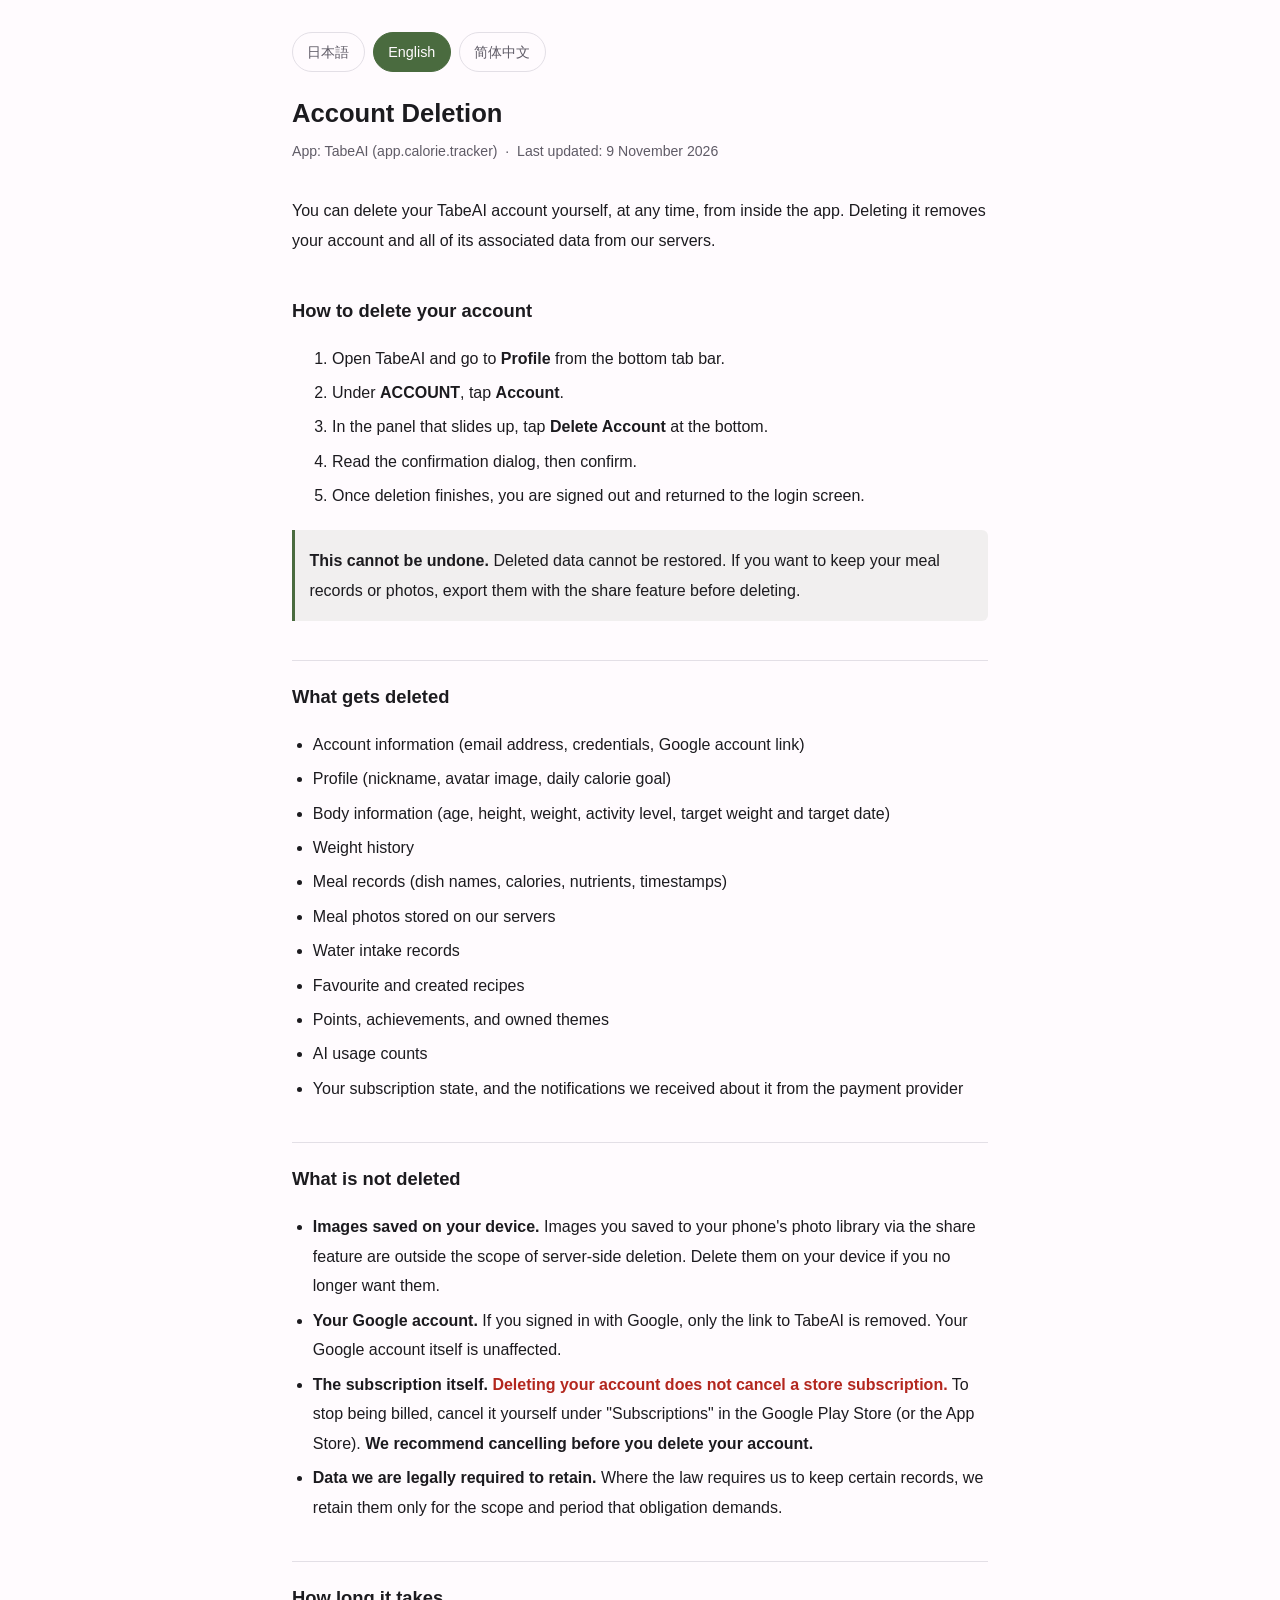
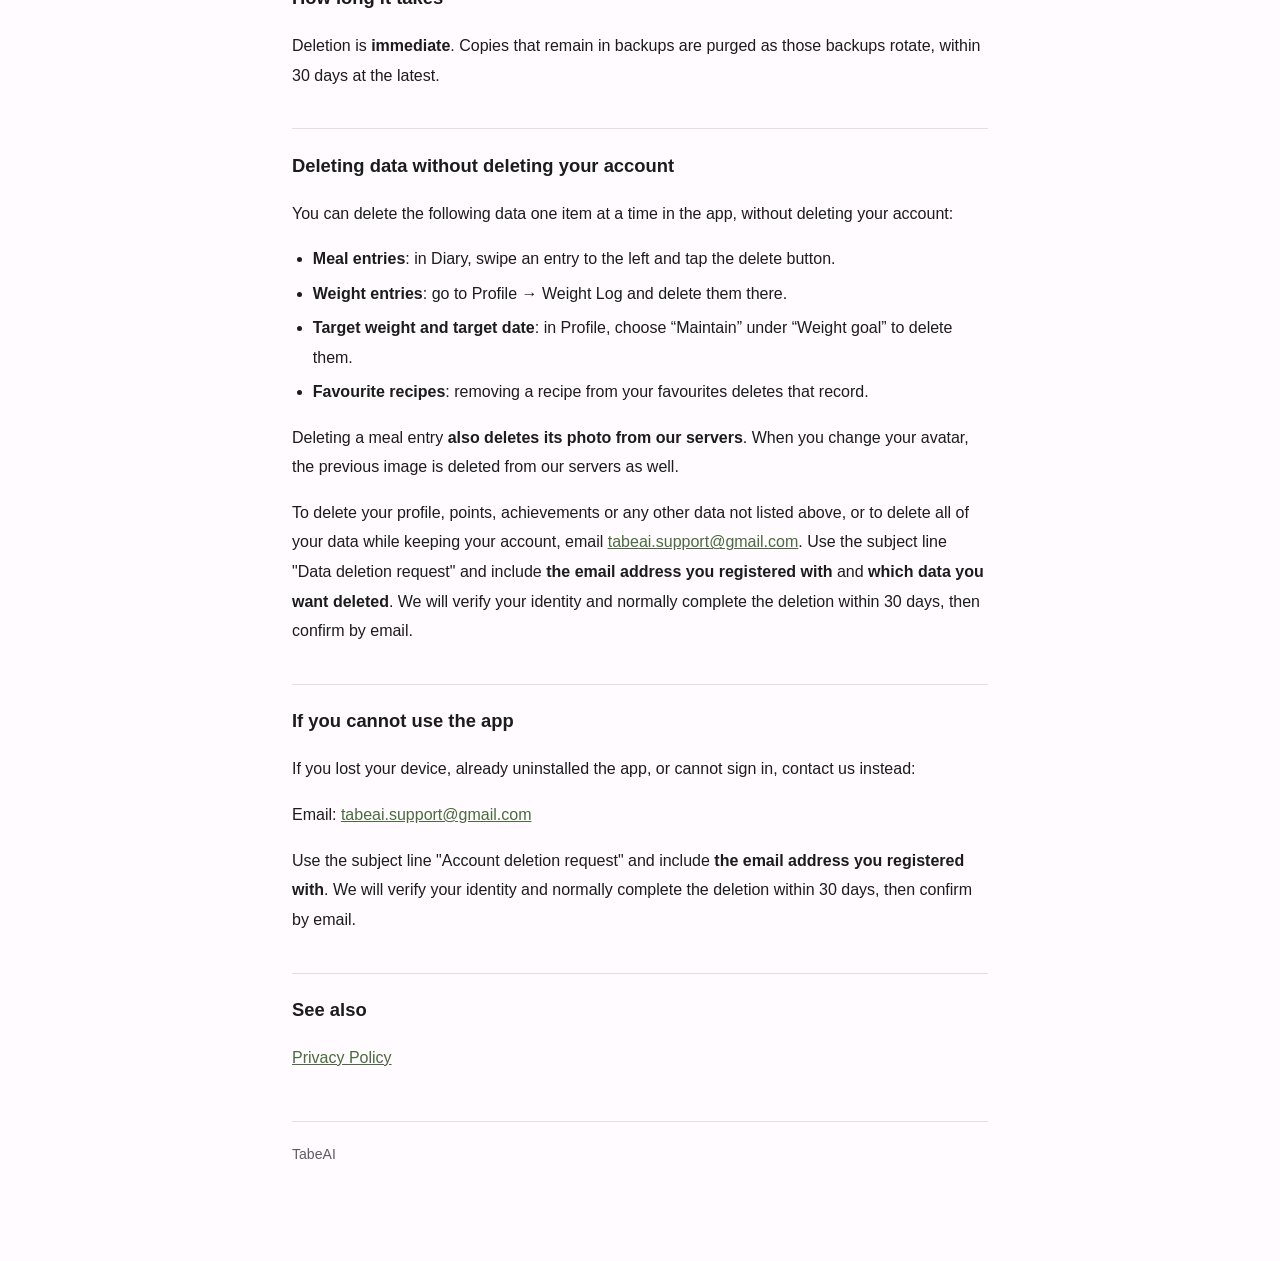
==== commit bc4018aa: "Cover verification emails (Gmail) and the target weight and date Co-Authored-By: Claude Opus 5.5 <no" ====
--- a/delete-account.html
+++ b/delete-account.html
@@ -18,7 +18,7 @@
 <!-- 日本語 -->
 <section class="lang active" id="ja" lang="ja">
 <h1>アカウント削除について</h1>
-<p class="updated">対象アプリ：TabeAI（app.calorie.tracker）／ 最終更新日：2026年11月8日</p>
+<p class="updated">対象アプリ：TabeAI（app.calorie.tracker）／ 最終更新日：2026年11月9日</p>
 
 <p>TabeAI のアカウントは、アプリ内でいつでもご自身で削除できます。削除すると、アカウントと、それに紐づくすべてのデータがサーバーから消えます。</p>
 
@@ -40,7 +40,7 @@
 <ul>
 <li>アカウント情報（メールアドレス、認証情報、Google アカウントとの連携）</li>
 <li>プロフィール（ニックネーム、アバター画像、1日の目標カロリー）</li>
-<li>身体に関する情報（年齢、身長、体重、活動レベル）</li>
+<li>身体に関する情報（年齢、身長、体重、活動レベル、目標体重と目標日）</li>
 <li>体重の記録履歴</li>
 <li>食事の記録（料理名、カロリー、栄養素、記録日時）</li>
 <li>サーバーに保存された食事の写真</li>
@@ -67,6 +67,7 @@
 <ul>
 <li><strong>食事の記録</strong>：「日記」で記録を左にスワイプし、削除ボタンを押します。</li>
 <li><strong>体重の記録</strong>：「マイページ」→「体重記録」から削除します。</li>
+<li><strong>目標体重と目標日</strong>：「マイページ」の「体重の目標」で「維持する」を選ぶと削除されます。</li>
 <li><strong>お気に入りのレシピ</strong>：レシピのお気に入りを外すと、その記録が削除されます。</li>
 </ul>
 <p>食事の記録を削除すると、<strong>サーバーに保存されたその記録の写真も一緒に削除されます</strong>。アバター画像を変更したときも、以前の画像はサーバーから削除されます。</p>
@@ -84,7 +85,7 @@
 <!-- English -->
 <section class="lang" id="en" lang="en">
 <h1>Account Deletion</h1>
-<p class="updated">App: TabeAI (app.calorie.tracker) &nbsp;·&nbsp; Last updated: 8 November 2026</p>
+<p class="updated">App: TabeAI (app.calorie.tracker) &nbsp;·&nbsp; Last updated: 9 November 2026</p>
 
 <p>You can delete your TabeAI account yourself, at any time, from inside the app. Deleting it removes your account and all of its associated data from our servers.</p>
 
@@ -105,7 +106,7 @@
 <ul>
 <li>Account information (email address, credentials, Google account link)</li>
 <li>Profile (nickname, avatar image, daily calorie goal)</li>
-<li>Body information (age, height, weight, activity level)</li>
+<li>Body information (age, height, weight, activity level, target weight and target date)</li>
 <li>Weight history</li>
 <li>Meal records (dish names, calories, nutrients, timestamps)</li>
 <li>Meal photos stored on our servers</li>
@@ -132,6 +133,7 @@
 <ul>
 <li><strong>Meal entries</strong>: in Diary, swipe an entry to the left and tap the delete button.</li>
 <li><strong>Weight entries</strong>: go to Profile → Weight Log and delete them there.</li>
+<li><strong>Target weight and target date</strong>: in Profile, choose “Maintain” under “Weight goal” to delete them.</li>
 <li><strong>Favourite recipes</strong>: removing a recipe from your favourites deletes that record.</li>
 </ul>
 <p>Deleting a meal entry <strong>also deletes its photo from our servers</strong>. When you change your avatar, the previous image is deleted from our servers as well.</p>
@@ -149,7 +151,7 @@
 <!-- 简体中文 -->
 <section class="lang" id="zh" lang="zh-Hans">
 <h1>账号删除说明</h1>
-<p class="updated">适用应用：TabeAI（app.calorie.tracker）&nbsp;·&nbsp; 最后更新：2026年11月8日</p>
+<p class="updated">适用应用：TabeAI（app.calorie.tracker）&nbsp;·&nbsp; 最后更新：2026年11月9日</p>
 
 <p>您可以随时在 TabeAI 应用内自行删除账号。删除后，您的账号及其关联的所有数据都会从我们的服务器中移除。</p>
 
@@ -170,7 +172,7 @@
 <ul>
 <li>账号信息（邮箱地址、认证凭据、与 Google 账号的关联）</li>
 <li>个人资料（昵称、头像、每日卡路里目标）</li>
-<li>身体信息（年龄、身高、体重、活动量等级）</li>
+<li>身体信息（年龄、身高、体重、活动量等级、目标体重与目标日期）</li>
 <li>体重记录历史</li>
 <li>饮食记录（菜品名称、卡路里、营养素、记录时间）</li>
 <li>保存在服务器上的饮食照片</li>
@@ -197,6 +199,7 @@
 <ul>
 <li><strong>饮食记录</strong>：在「日记」中将记录向左滑动，点删除按钮。</li>
 <li><strong>体重记录</strong>：在「我的」→「体重记录」中删除。</li>
+<li><strong>目标体重与目标日期</strong>：在「我的」的「体重目标」中选择「维持」即可删除。</li>
 <li><strong>收藏的食谱</strong>：取消收藏后，该收藏记录即被删除。</li>
 </ul>
 <p>删除饮食记录时，<strong>保存在服务器上的该条记录的照片也会一并删除</strong>。更换头像时，旧的头像图片也会从服务器中删除。</p>
